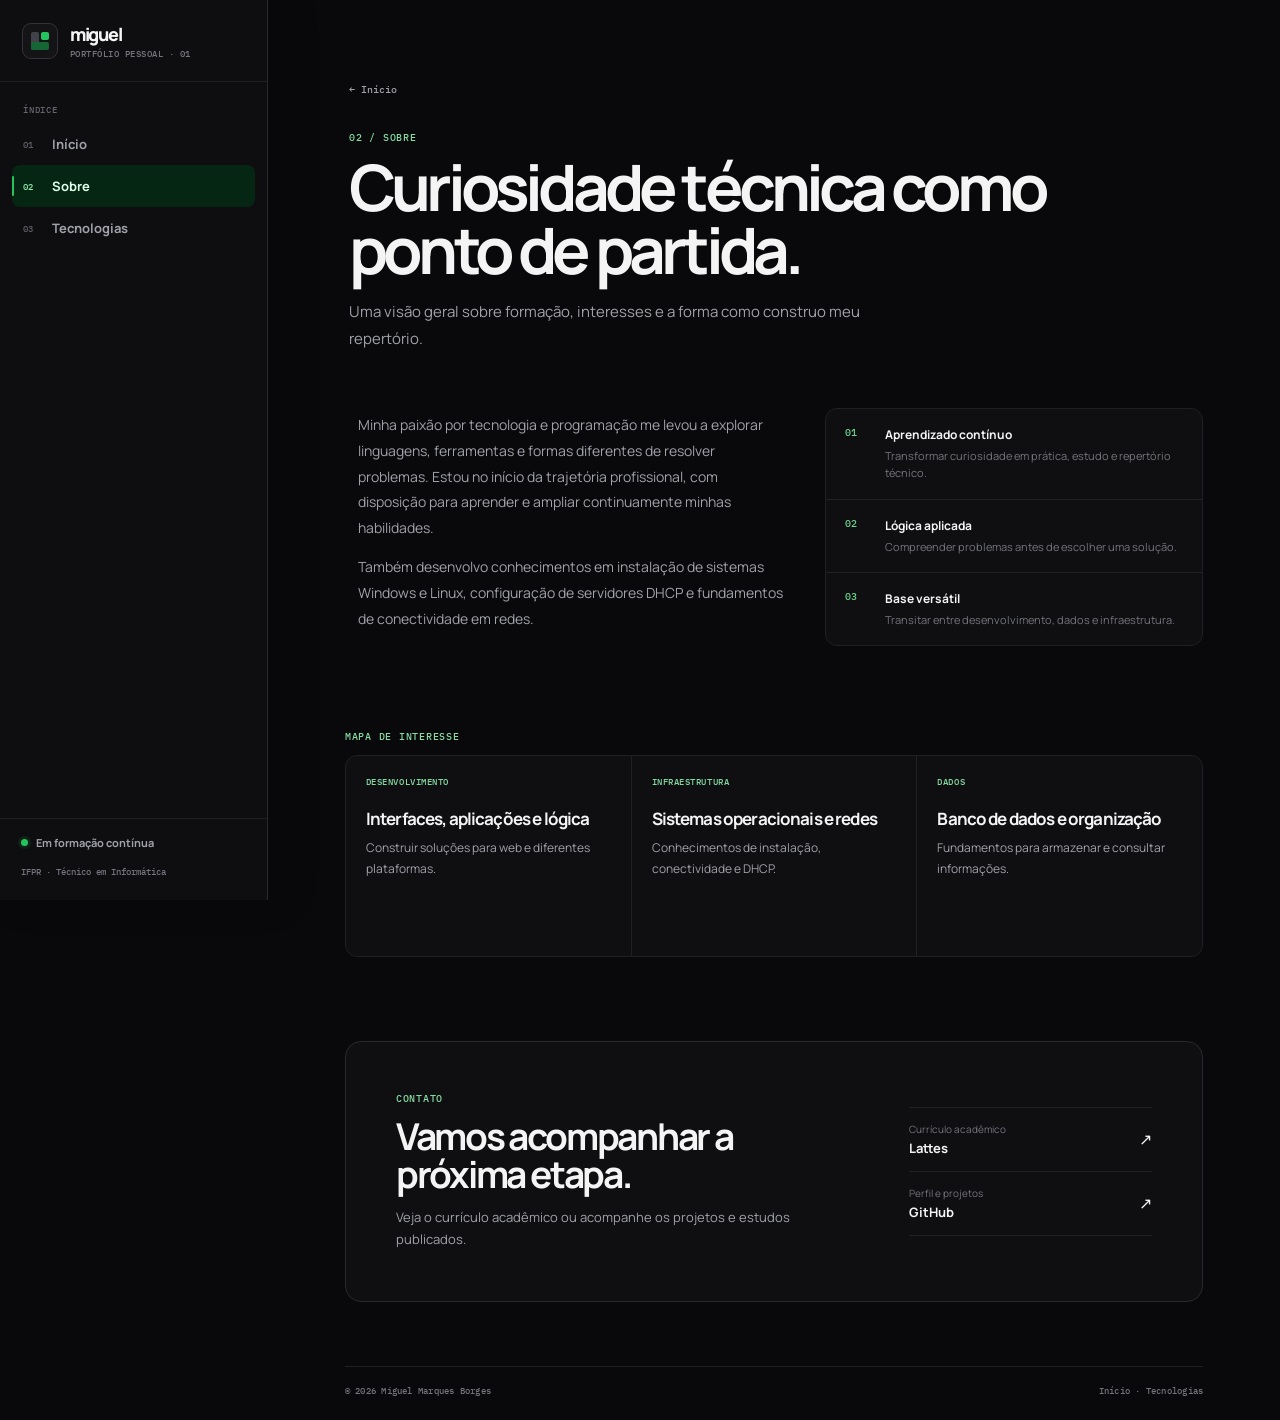
==== sobre.html @ e08ced08 "Add multi-page portfolio and technology cards" ====
<!doctype html>
<html lang="pt-BR">
<head>
  <meta charset="UTF-8" /><meta name="viewport" content="width=device-width, initial-scale=1.0" /><meta name="theme-color" content="#09090b" />
  <title>Miguel Marques Borges — Sobre</title>
  <link rel="preconnect" href="https://fonts.googleapis.com" /><link rel="preconnect" href="https://fonts.gstatic.com" crossorigin />
  <link href="https://fonts.googleapis.com/css2?family=IBM+Plex+Mono:wght@400;500&family=Manrope:wght@400;500;600;700;800&display=swap" rel="stylesheet" /><link rel="icon" href="favicon.ico" sizes="any" /><link rel="stylesheet" href="style.css" />
</head>
<body>
  <aside class="side-rail" aria-label="Navegação principal"><a class="brand" href="index.html"><span class="brand-mark" aria-hidden="true"><i></i><b></b><em></em></span><span><strong>miguel</strong><small>portfólio pessoal · 01</small></span></a><nav class="main-nav"><p>Índice</p><a href="index.html"><span>01</span>Início</a><a class="active" href="sobre.html"><span>02</span>Sobre</a><a href="tecnologias.html"><span>03</span>Tecnologias</a></nav><div class="rail-footer"><p><i class="status-dot"></i>Em formação contínua</p><span>IFPR · Técnico em Informática</span></div></aside>
  <main>
    <header class="mobile-header"><a class="brand" href="index.html"><span class="brand-mark" aria-hidden="true"><i></i><b></b><em></em></span><strong>miguel</strong></a><a class="header-link" href="tecnologias.html">Tecnologias <span>↗</span></a></header>
    <section class="page-banner page-width"><a class="back-link" href="index.html">← Início</a><p class="eyebrow">02 / Sobre</p><h1>Curiosidade técnica como ponto de partida.</h1><p>Uma visão geral sobre formação, interesses e a forma como construo meu repertório.</p></section>
    <section class="content-section page-width"><div class="about-grid"><div class="about-copy"><p>Minha paixão por tecnologia e programação me levou a explorar linguagens, ferramentas e formas diferentes de resolver problemas. Estou no início da trajetória profissional, com disposição para aprender e ampliar continuamente minhas habilidades.</p><p>Também desenvolvo conhecimentos em instalação de sistemas Windows e Linux, configuração de servidores DHCP e fundamentos de conectividade em redes.</p></div><div class="principles"><article><span>01</span><h3>Aprendizado contínuo</h3><p>Transformar curiosidade em prática, estudo e repertório técnico.</p></article><article><span>02</span><h3>Lógica aplicada</h3><p>Compreender problemas antes de escolher uma solução.</p></article><article><span>03</span><h3>Base versátil</h3><p>Transitar entre desenvolvimento, dados e infraestrutura.</p></article></div></div></section>
    <section class="progress-section page-width"><p class="eyebrow">Mapa de interesse</p><div class="progress-grid"><article><span>Desenvolvimento</span><strong>Interfaces, aplicações e lógica</strong><p>Construir soluções para web e diferentes plataformas.</p></article><article><span>Infraestrutura</span><strong>Sistemas operacionais e redes</strong><p>Conhecimentos de instalação, conectividade e DHCP.</p></article><article><span>Dados</span><strong>Banco de dados e organização</strong><p>Fundamentos para armazenar e consultar informações.</p></article></div></section>
    <section class="contact-panel page-width"><div><p class="eyebrow">Contato</p><h2>Vamos acompanhar a próxima etapa.</h2><p>Veja o currículo acadêmico ou acompanhe os projetos e estudos publicados.</p></div><div class="contact-links"><a href="http://lattes.cnpq.br/1341365413381919" target="_blank" rel="noreferrer"><span>Currículo acadêmico</span><strong>Lattes</strong><i>↗</i></a><a href="https://github.com/MiguelMarquesBorges" target="_blank" rel="noreferrer"><span>Perfil e projetos</span><strong>GitHub</strong><i>↗</i></a></div></section>
    <footer class="page-width"><span>© 2026 Miguel Marques Borges</span><span><a href="index.html">Início</a> · <a href="tecnologias.html">Tecnologias</a></span></footer>
  </main>
</body>
</html>
---- style.css ----
/* Índice Operacional — portfólio editorial com fundo grafite, trilho persistente e verde reservado a estados e ações. */
:root{--bg:#09090b;--surface:#0f0f12;--raised:#141417;--hover:#1a1a1d;--border:#29292d;--subtle:#202024;--text:#f4f4f5;--secondary:#a1a1aa;--muted:#74747d;--primary:#166534;--primary-hover:#15803d;--success:#22c55e;--r-sm:8px;--r-md:12px;--r-lg:16px;--ease:cubic-bezier(.23,1,.32,1)}
*{box-sizing:border-box}html{background:var(--bg);scroll-behavior:smooth}body{min-width:320px;margin:0;background:var(--bg);color:var(--text);font-family:Manrope,Arial,sans-serif;-webkit-font-smoothing:antialiased}a{color:inherit}a:focus-visible{outline:2px solid var(--success);outline-offset:4px}h1,h2,h3,p{margin-top:0}.page-width{max-width:1120px;margin-left:auto;margin-right:auto}
.side-rail{position:fixed;inset:0 auto 0 0;z-index:10;display:flex;width:268px;flex-direction:column;border-right:1px solid var(--border);background:rgba(15,15,18,.97);box-shadow:14px 0 38px rgba(0,0,0,.14)}.brand{display:flex;align-items:center;gap:12px;color:var(--text);text-decoration:none}.side-rail .brand{height:82px;border-bottom:1px solid var(--subtle);padding:0 22px}.brand-mark{position:relative;display:block;width:36px;height:36px;overflow:hidden;border:1px solid #323238;border-radius:9px;background:var(--raised)}.brand-mark i,.brand-mark b,.brand-mark em{position:absolute;display:block;border-radius:2px}.brand-mark i{top:8px;left:8px;width:8px;height:18px;background:#414149}.brand-mark b{top:8px;right:8px;width:8px;height:8px;background:var(--success)}.brand-mark em{right:8px;bottom:8px;width:18px;height:8px;background:var(--primary)}.brand strong{display:block;font-size:18px;font-weight:800;letter-spacing:-.07em}.brand small{display:block;margin-top:2px;color:var(--muted);font:500 9px "IBM Plex Mono",monospace;letter-spacing:.055em;text-transform:uppercase}.main-nav{padding:22px 12px}.main-nav>p{margin:0 0 8px 11px;color:#65656d;font:500 9px "IBM Plex Mono",monospace;letter-spacing:.09em;text-transform:uppercase}.main-nav a{position:relative;display:flex;height:42px;align-items:center;gap:11px;border-radius:var(--r-sm);padding:0 11px;color:var(--secondary);font-size:13px;font-weight:700;text-decoration:none;transition:background .16s var(--ease),color .16s var(--ease),transform .16s var(--ease)}.main-nav a span{width:18px;color:#5e5e66;font:500 9px "IBM Plex Mono",monospace}.main-nav a:hover{background:var(--hover);color:var(--text)}.main-nav a:active,.technology-card:active,.route-card:active{transform:scale(.985)}.main-nav a.active{background:rgba(5,46,22,.76);color:#ddffe7}.main-nav a.active:before{position:absolute;top:11px;bottom:11px;left:0;width:2px;border-radius:2px;background:var(--success);content:""}.main-nav a.active span{color:#8ee9aa}.rail-footer{margin-top:auto;border-top:1px solid var(--subtle);padding:16px 21px 20px}.rail-footer p{display:flex;align-items:center;gap:8px;margin:0 0 8px;color:var(--secondary);font-size:11px;font-weight:700}.rail-footer>span{color:var(--muted);font:500 9px/1.45 "IBM Plex Mono",monospace}.status-dot{display:inline-block;width:7px;height:7px;flex:0 0 auto;border-radius:50%;background:var(--success);box-shadow:0 0 0 3px rgba(34,197,94,.1)}
main{min-height:100vh;margin-left:268px;padding:0 clamp(22px,6vw,88px)}.mobile-header{display:none}.eyebrow{margin:0 0 12px;color:#86dba2;font:500 10px "IBM Plex Mono",monospace;letter-spacing:.075em;text-transform:uppercase}.reference{color:var(--muted);font:500 9px "IBM Plex Mono",monospace;letter-spacing:.065em}.primary-button,.ghost-button{display:inline-flex;min-height:42px;align-items:center;justify-content:center;gap:8px;border-radius:var(--r-sm);padding:0 14px;font-size:12px;font-weight:700;text-decoration:none;transition:background .16s var(--ease),color .16s var(--ease),transform .16s var(--ease),box-shadow .16s var(--ease)}.primary-button{border:1px solid var(--primary);background:var(--primary);box-shadow:0 2px 6px rgba(0,0,0,.26);color:#fff}.primary-button:hover{background:var(--primary-hover);box-shadow:0 7px 18px rgba(0,0,0,.22)}.primary-button:active,.ghost-button:active{transform:scale(.98)}.ghost-button{border:1px solid transparent;color:var(--secondary)}.ghost-button:hover{background:var(--hover);color:var(--text)}
.home-hero{display:grid;min-height:590px;grid-template-columns:minmax(0,1.13fr) minmax(310px,.68fr);align-items:center;gap:clamp(34px,6vw,86px);padding:80px 0 54px}.hello-code{max-width:720px;margin-bottom:20px;font-size:clamp(41px,5.45vw,72px);font-weight:700;letter-spacing:-.08em;line-height:.94}.hello-code>span{display:block;margin:0 0 9px;color:#71c991;font:500 clamp(10px,1vw,13px) "IBM Plex Mono",monospace;letter-spacing:-.02em}.hello-code>span:last-child{margin:8px 0 0;color:var(--muted)}.hello-code em{color:#97e7b1;font-style:normal}.hero-description{max-width:530px;margin-bottom:25px;color:var(--secondary);font-size:15px;line-height:1.8}.hero-actions{display:flex;flex-wrap:wrap;gap:8px}.portrait-frame{position:relative;aspect-ratio:.88;overflow:hidden;border:1px solid var(--border);border-radius:var(--r-lg);background:#111114;box-shadow:0 20px 52px rgba(0,0,0,.19)}.portrait-frame:after{position:absolute;inset:0;background:linear-gradient(0deg,rgba(9,9,11,.8),transparent 45%);content:"";pointer-events:none}.portrait-frame img{position:absolute;inset:0;width:100%;height:100%;object-fit:cover;filter:saturate(.72) contrast(1.03);transition:transform .45s var(--ease),filter .45s var(--ease)}.portrait-frame:hover img{filter:saturate(.9) contrast(1.04);transform:scale(1.035)}.portrait-grid{position:absolute;z-index:1;inset:0;background-image:linear-gradient(rgba(244,244,245,.075) 1px,transparent 1px),linear-gradient(90deg,rgba(244,244,245,.075) 1px,transparent 1px);background-size:28px 28px;pointer-events:none}.portrait-index{position:absolute;z-index:2;top:17px;right:17px;color:rgba(244,244,245,.84);font:500 9px "IBM Plex Mono",monospace;letter-spacing:.08em}.portrait-caption{position:absolute;z-index:2;bottom:16px;left:17px;display:flex;align-items:center;gap:8px;color:#f4f4f5;font:500 10px "IBM Plex Mono",monospace}.signal-strip{display:grid;margin-bottom:92px;grid-template-columns:repeat(3,1fr);border:1px solid var(--subtle);border-radius:var(--r-md);background:var(--surface)}.signal-strip article{display:grid;gap:5px;padding:18px 20px;border-right:1px solid var(--subtle)}.signal-strip article:last-child{border-right:0}.signal-strip span{color:var(--muted);font:500 9px "IBM Plex Mono",monospace;letter-spacing:.055em;text-transform:uppercase}.signal-strip strong{font-size:14px;letter-spacing:-.035em}.signal-strip small{color:var(--secondary);font-size:10px}
.routes,.content-section,.technology-section{padding-bottom:84px}.section-heading{position:relative;display:flex;align-items:flex-start;justify-content:space-between;gap:24px;margin-bottom:28px;padding-left:13px}.section-heading:before{position:absolute;top:2px;bottom:2px;left:0;width:2px;border-radius:2px;background:var(--success);content:""}.section-heading h2{max-width:670px;margin-bottom:0;font-size:clamp(27px,3.35vw,42px);font-weight:700;letter-spacing:-.065em;line-height:1.04}.route-grid{display:grid;grid-template-columns:1fr 1fr;gap:16px}.route-card{position:relative;display:grid;min-height:220px;align-content:space-between;overflow:hidden;border:1px solid var(--border);border-radius:var(--r-md);background:var(--surface);padding:22px;color:var(--text);text-decoration:none;transition:border-color .18s var(--ease),background .18s var(--ease),transform .18s var(--ease)}.route-card:after{position:absolute;right:-25px;bottom:-35px;width:154px;height:154px;border:1px solid #2f2f35;border-radius:50%;content:""}.route-card:hover{border-color:#4a4a52;background:var(--hover)}.route-card-green{background:linear-gradient(135deg,#101c14,#0f0f12)}.route-card span{color:#86dba2;font:500 10px "IBM Plex Mono",monospace;letter-spacing:.06em;text-transform:uppercase}.route-card strong{max-width:330px;font-size:21px;letter-spacing:-.055em;line-height:1.17}.route-card i{position:relative;z-index:1;width:28px;height:28px;border:1px solid var(--border);border-radius:7px;padding:5px 7px;color:#9ce6b4;font-style:normal}
.page-banner{max-width:850px;padding:76px 0 56px}.back-link{display:inline-block;margin-bottom:35px;color:var(--secondary);font:500 10px "IBM Plex Mono",monospace;text-decoration:none}.back-link:hover{color:#9ce6b4}.page-banner h1{margin-bottom:17px;font-size:clamp(39px,5vw,65px);letter-spacing:-.075em;line-height:.98}.page-banner>p:last-child{max-width:570px;margin:0;color:var(--secondary);font-size:15px;line-height:1.8}.about-grid{display:grid;gap:18px;grid-template-columns:minmax(0,1.1fr) minmax(330px,.9fr)}.about-copy{padding:4px 22px 0 13px}.about-copy p{color:var(--secondary);font-size:14px;line-height:1.83}.about-copy p:last-child{margin-bottom:0}.principles{display:grid;overflow:hidden;border:1px solid var(--subtle);border-radius:var(--r-md);background:var(--surface)}.principles article{display:grid;grid-template-columns:30px 1fr;column-gap:10px;padding:17px 19px;border-bottom:1px solid var(--subtle)}.principles article:last-child{border-bottom:0}.principles article>span{grid-row:span 2;color:#70d58f;font:500 10px "IBM Plex Mono",monospace}.principles h3{margin:0 0 4px;font-size:12px}.principles p{margin:0;color:var(--muted);font-size:11px;line-height:1.55}.progress-section{padding-bottom:84px}.progress-grid{display:grid;grid-template-columns:repeat(3,1fr);gap:1px;overflow:hidden;border:1px solid var(--subtle);border-radius:var(--r-md);background:var(--subtle)}.progress-grid article{min-height:200px;background:var(--surface);padding:20px}.progress-grid span,.detail-grid article>span{display:block;margin-bottom:22px;color:#82d99f;font:500 9px "IBM Plex Mono",monospace;letter-spacing:.06em;text-transform:uppercase}.progress-grid strong{display:block;margin-bottom:10px;font-size:17px;letter-spacing:-.05em;line-height:1.15}.progress-grid p{margin:0;color:var(--secondary);font-size:12px;line-height:1.7}.contact-panel{display:flex;align-items:stretch;justify-content:space-between;gap:52px;margin-bottom:64px;border:1px solid var(--border);border-radius:var(--r-lg);background:var(--surface);padding:clamp(24px,4.5vw,50px)}.contact-panel>div:first-child{max-width:500px}.contact-panel h2{margin-bottom:12px;font-size:clamp(26px,3vw,37px);letter-spacing:-.06em;line-height:1.04}.contact-panel p:last-child{margin-bottom:0;color:var(--secondary);font-size:13px;line-height:1.75}.contact-links{display:grid;width:min(100%,305px);align-content:center}.contact-links a{display:grid;grid-template-columns:1fr auto;gap:3px 12px;border-top:1px solid var(--subtle);padding:14px 0;text-decoration:none;transition:color .16s var(--ease)}.contact-links a:last-child{border-bottom:1px solid var(--subtle)}.contact-links a:hover{color:#8ee9aa}.contact-links span{color:var(--muted);font-size:10px}.contact-links strong{font-size:13px}.contact-links i{grid-column:2;grid-row:1 / span 2;align-self:center;font-style:normal}
.technology-grid{display:grid;grid-template-columns:repeat(3,1fr);gap:12px}.technology-card{position:relative;display:flex;min-height:205px;flex-direction:column;align-items:flex-start;justify-content:flex-end;overflow:hidden;border:1px solid var(--border);border-radius:var(--r-md);background:#101013;padding:18px;color:var(--text);text-decoration:none;isolation:isolate;transition:border-color .18s var(--ease),transform .18s var(--ease),background .18s var(--ease)}.technology-card:before{position:absolute;z-index:-2;top:14px;right:9px;width:130px;height:130px;background-image:var(--logo);background-position:center;background-repeat:no-repeat;background-size:contain;content:"";filter:saturate(.95);opacity:.8;transform:rotate(-6deg);transition:transform .3s var(--ease),opacity .3s var(--ease)}.technology-card:after{position:absolute;z-index:-1;inset:0;background:linear-gradient(145deg,rgba(15,15,18,.08),rgba(9,9,11,.95) 79%);content:""}.technology-card-invert:before{filter:invert(1) grayscale(1);opacity:.35}.technology-card:hover{border-color:#5d5d66;background:#151519;transform:translateY(-3px)}.technology-card:hover:before{opacity:1;transform:rotate(0) scale(1.08)}.technology-card span{margin-bottom:auto;color:#9d9da4;font:500 9px "IBM Plex Mono",monospace;letter-spacing:.055em;text-transform:uppercase}.technology-card strong{margin-bottom:6px;font-size:22px;letter-spacing:-.06em}.technology-card i{color:#8ee9aa;font:500 10px "IBM Plex Mono",monospace;font-style:normal}.detail-page{padding:76px 0 84px}.detail-hero{display:grid;grid-template-columns:190px minmax(0,1fr);align-items:center;gap:30px;margin-bottom:42px}.detail-logo{position:relative;display:grid;width:190px;height:190px;place-items:center;overflow:hidden;border:1px solid var(--border);border-radius:var(--r-lg);background:var(--surface)}.detail-logo:after{width:128px;height:128px;background-image:var(--logo);background-position:center;background-repeat:no-repeat;background-size:contain;content:""}.detail-hero h1{margin-bottom:13px;font-size:clamp(44px,5vw,68px);letter-spacing:-.08em;line-height:.95}.detail-hero p:last-child{max-width:590px;margin:0;color:var(--secondary);font-size:15px;line-height:1.8}.detail-grid{display:grid;grid-template-columns:1fr 1fr;gap:16px;margin-bottom:28px}.detail-grid article{min-height:210px;border:1px solid var(--subtle);border-radius:var(--r-md);background:var(--surface);padding:22px}.detail-grid article p{margin:0;color:var(--secondary);font-size:14px;line-height:1.8}.official-link{width:max-content}footer{display:flex;justify-content:space-between;gap:16px;border-top:1px solid var(--subtle);padding:18px 0 24px;color:var(--muted);font:500 9px "IBM Plex Mono",monospace;letter-spacing:.025em}footer a{text-decoration:none}footer a:hover{color:#8ee9aa}
@media(max-width:900px){.side-rail{display:none}main{margin-left:0;padding:0 24px}.mobile-header{display:flex;height:66px;align-items:center;justify-content:space-between;border-bottom:1px solid var(--subtle)}.mobile-header .brand-mark{width:29px;height:29px}.mobile-header .brand strong{font-size:16px}.header-link{color:var(--secondary);font-size:11px;font-weight:700;text-decoration:none}.header-link span{color:var(--success)}.home-hero{min-height:auto;padding:58px 0 46px}.signal-strip{margin-bottom:70px}.about-grid{grid-template-columns:1fr}.about-copy{max-width:690px;padding-left:13px}.contact-panel{gap:28px}.technology-grid{grid-template-columns:repeat(2,1fr)}}
@media(max-width:640px){main{padding:0 16px}.home-hero{display:flex;min-height:auto;flex-direction:column;align-items:stretch;gap:28px;padding-top:54px}.portrait-frame{width:min(100%,400px);margin:0 auto}.hello-code{font-size:47px}.signal-strip{grid-template-columns:1fr;margin-bottom:58px}.signal-strip article{border-right:0;border-bottom:1px solid var(--subtle)}.signal-strip article:last-child{border-bottom:0}.routes,.content-section,.technology-section,.progress-section{padding-bottom:60px}.section-heading{align-items:flex-end;margin-bottom:23px}.section-heading h2{font-size:29px}.reference{display:none}.route-grid,.progress-grid,.detail-grid{grid-template-columns:1fr}.route-card{min-height:174px}.page-banner,.detail-page{padding-top:48px}.page-banner h1{font-size:43px}.about-copy{padding-right:0}.progress-grid article{min-height:160px}.contact-panel{display:grid;padding:25px 20px}.contact-links{width:100%}.technology-grid{grid-template-columns:1fr 1fr;gap:10px}.technology-card{min-height:166px;padding:14px}.technology-card:before{top:16px;right:5px;width:94px;height:94px}.technology-card strong{font-size:18px}.technology-card i{font-size:8px}.detail-hero{grid-template-columns:1fr;gap:22px}.detail-logo{width:130px;height:130px}.detail-logo:after{width:86px;height:86px}.detail-hero h1{font-size:49px}.official-link{width:100%}footer{flex-direction:column;padding-bottom:20px}.hero-actions{flex-direction:column;align-items:stretch}.primary-button,.ghost-button{width:100%}}
@media(prefers-reduced-motion:reduce){*,*:before,*:after{scroll-behavior:auto!important;transition-duration:.01ms!important}}
.hello-code>span,.hello-code>span:last-child{margin:0;color:#71c991;font:500 1em/.94 "IBM Plex Mono",monospace;letter-spacing:-.07em}
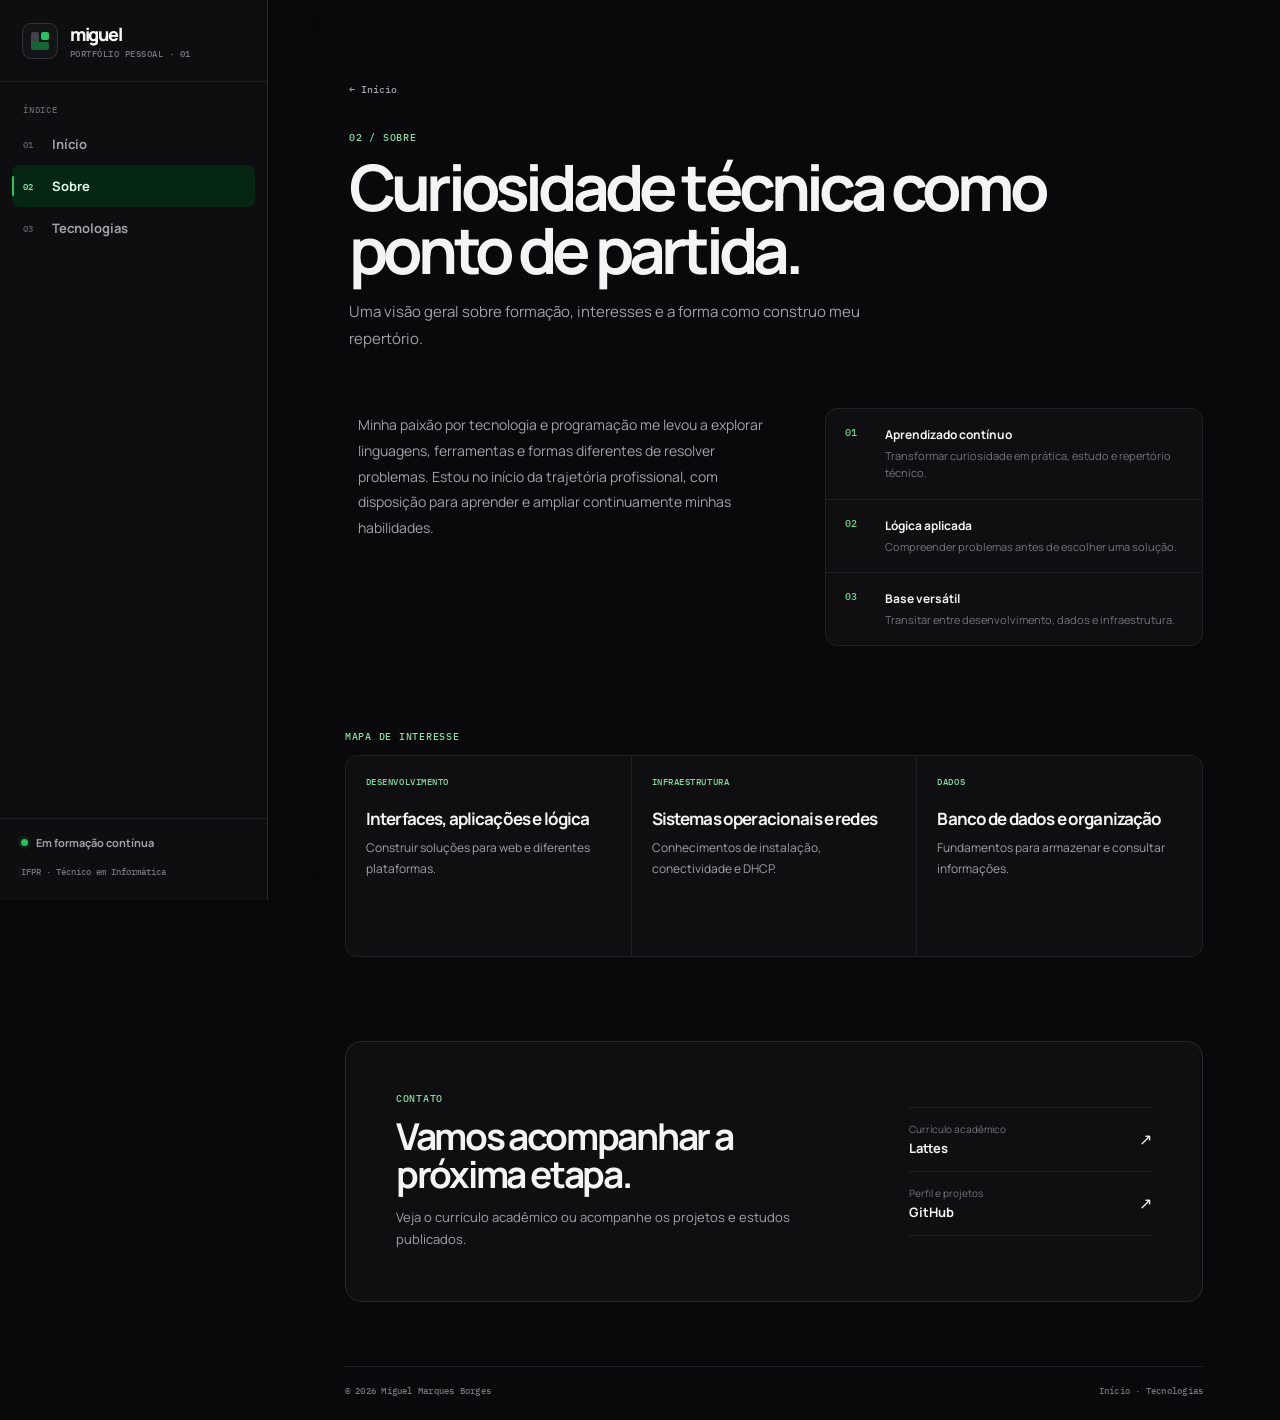
==== commit 8da03609: "Add mobile menu and animated hero name" ====
--- a/sobre.html
+++ b/sobre.html
@@ -4,14 +4,15 @@
   <meta charset="UTF-8" /><meta name="viewport" content="width=device-width, initial-scale=1.0" /><meta name="theme-color" content="#09090b" />
   <title>Miguel Marques Borges — Sobre</title>
   <link rel="preconnect" href="https://fonts.googleapis.com" /><link rel="preconnect" href="https://fonts.gstatic.com" crossorigin />
-  <link href="https://fonts.googleapis.com/css2?family=IBM+Plex+Mono:wght@400;500&family=Manrope:wght@400;500;600;700;800&display=swap" rel="stylesheet" /><link rel="icon" href="favicon.ico" sizes="any" /><link rel="stylesheet" href="style.css" />
+  <link href="https://fonts.googleapis.com/css2?family=IBM+Plex+Mono:wght@400;500&family=Manrope:wght@400;500;600;700;800&display=swap" rel="stylesheet" /><link rel="icon" href="favicon.ico" sizes="any" /><link rel="stylesheet" href="style.css" /><script src="menu.js" defer></script>
 </head>
 <body>
   <aside class="side-rail" aria-label="Navegação principal"><a class="brand" href="index.html"><span class="brand-mark" aria-hidden="true"><i></i><b></b><em></em></span><span><strong>miguel</strong><small>portfólio pessoal · 01</small></span></a><nav class="main-nav"><p>Índice</p><a href="index.html"><span>01</span>Início</a><a class="active" href="sobre.html"><span>02</span>Sobre</a><a href="tecnologias.html"><span>03</span>Tecnologias</a></nav><div class="rail-footer"><p><i class="status-dot"></i>Em formação contínua</p><span>IFPR · Técnico em Informática</span></div></aside>
   <main>
-    <header class="mobile-header"><a class="brand" href="index.html"><span class="brand-mark" aria-hidden="true"><i></i><b></b><em></em></span><strong>miguel</strong></a><a class="header-link" href="tecnologias.html">Tecnologias <span>↗</span></a></header>
+    <header class="mobile-header"><button class="menu-toggle" type="button" aria-label="Abrir menu" aria-controls="mobile-menu" aria-expanded="false"><span></span><span></span><span></span></button><a class="mobile-wordmark" href="index.html">miguel</a><span class="mobile-section">Sobre / 02</span></header>
+    <div class="mobile-drawer" id="mobile-menu" aria-hidden="true"><div class="mobile-drawer-meta"><span>Índice de navegação</span><span>M.M.B / 01</span></div><nav class="mobile-nav"><a href="index.html"><span>01</span>Início</a><a class="active" href="sobre.html"><span>02</span>Sobre</a><a href="tecnologias.html"><span>03</span>Tecnologias</a></nav><div class="mobile-drawer-footer"><i class="status-dot"></i>Em formação contínua</div></div>
     <section class="page-banner page-width"><a class="back-link" href="index.html">← Início</a><p class="eyebrow">02 / Sobre</p><h1>Curiosidade técnica como ponto de partida.</h1><p>Uma visão geral sobre formação, interesses e a forma como construo meu repertório.</p></section>
-    <section class="content-section page-width"><div class="about-grid"><div class="about-copy"><p>Minha paixão por tecnologia e programação me levou a explorar linguagens, ferramentas e formas diferentes de resolver problemas. Estou no início da trajetória profissional, com disposição para aprender e ampliar continuamente minhas habilidades.</p><p>Também desenvolvo conhecimentos em instalação de sistemas Windows e Linux, configuração de servidores DHCP e fundamentos de conectividade em redes.</p></div><div class="principles"><article><span>01</span><h3>Aprendizado contínuo</h3><p>Transformar curiosidade em prática, estudo e repertório técnico.</p></article><article><span>02</span><h3>Lógica aplicada</h3><p>Compreender problemas antes de escolher uma solução.</p></article><article><span>03</span><h3>Base versátil</h3><p>Transitar entre desenvolvimento, dados e infraestrutura.</p></article></div></div></section>
+    <section class="content-section page-width"><div class="about-grid"><div class="about-copy"><p>Minha paixão por tecnologia e programação me levou a explorar linguagens, ferramentas e formas diferentes de resolver problemas. Estou no início da trajetória profissional, com disposição para aprender e ampliar continuamente minhas habilidades.</p></div><div class="principles"><article><span>01</span><h3>Aprendizado contínuo</h3><p>Transformar curiosidade em prática, estudo e repertório técnico.</p></article><article><span>02</span><h3>Lógica aplicada</h3><p>Compreender problemas antes de escolher uma solução.</p></article><article><span>03</span><h3>Base versátil</h3><p>Transitar entre desenvolvimento, dados e infraestrutura.</p></article></div></div></section>
     <section class="progress-section page-width"><p class="eyebrow">Mapa de interesse</p><div class="progress-grid"><article><span>Desenvolvimento</span><strong>Interfaces, aplicações e lógica</strong><p>Construir soluções para web e diferentes plataformas.</p></article><article><span>Infraestrutura</span><strong>Sistemas operacionais e redes</strong><p>Conhecimentos de instalação, conectividade e DHCP.</p></article><article><span>Dados</span><strong>Banco de dados e organização</strong><p>Fundamentos para armazenar e consultar informações.</p></article></div></section>
     <section class="contact-panel page-width"><div><p class="eyebrow">Contato</p><h2>Vamos acompanhar a próxima etapa.</h2><p>Veja o currículo acadêmico ou acompanhe os projetos e estudos publicados.</p></div><div class="contact-links"><a href="http://lattes.cnpq.br/1341365413381919" target="_blank" rel="noreferrer"><span>Currículo acadêmico</span><strong>Lattes</strong><i>↗</i></a><a href="https://github.com/MiguelMarquesBorges" target="_blank" rel="noreferrer"><span>Perfil e projetos</span><strong>GitHub</strong><i>↗</i></a></div></section>
     <footer class="page-width"><span>© 2026 Miguel Marques Borges</span><span><a href="index.html">Início</a> · <a href="tecnologias.html">Tecnologias</a></span></footer>
--- a/style.css
+++ b/style.css
@@ -11,3 +11,6 @@
 @media(max-width:640px){main{padding:0 16px}.home-hero{display:flex;min-height:auto;flex-direction:column;align-items:stretch;gap:28px;padding-top:54px}.portrait-frame{width:min(100%,400px);margin:0 auto}.hello-code{font-size:47px}.signal-strip{grid-template-columns:1fr;margin-bottom:58px}.signal-strip article{border-right:0;border-bottom:1px solid var(--subtle)}.signal-strip article:last-child{border-bottom:0}.routes,.content-section,.technology-section,.progress-section{padding-bottom:60px}.section-heading{align-items:flex-end;margin-bottom:23px}.section-heading h2{font-size:29px}.reference{display:none}.route-grid,.progress-grid,.detail-grid{grid-template-columns:1fr}.route-card{min-height:174px}.page-banner,.detail-page{padding-top:48px}.page-banner h1{font-size:43px}.about-copy{padding-right:0}.progress-grid article{min-height:160px}.contact-panel{display:grid;padding:25px 20px}.contact-links{width:100%}.technology-grid{grid-template-columns:1fr 1fr;gap:10px}.technology-card{min-height:166px;padding:14px}.technology-card:before{top:16px;right:5px;width:94px;height:94px}.technology-card strong{font-size:18px}.technology-card i{font-size:8px}.detail-hero{grid-template-columns:1fr;gap:22px}.detail-logo{width:130px;height:130px}.detail-logo:after{width:86px;height:86px}.detail-hero h1{font-size:49px}.official-link{width:100%}footer{flex-direction:column;padding-bottom:20px}.hero-actions{flex-direction:column;align-items:stretch}.primary-button,.ghost-button{width:100%}}
 @media(prefers-reduced-motion:reduce){*,*:before,*:after{scroll-behavior:auto!important;transition-duration:.01ms!important}}
 .hello-code>span,.hello-code>span:last-child{margin:0;color:#71c991;font:500 1em/.94 "IBM Plex Mono",monospace;letter-spacing:-.07em}
+.menu-toggle,.mobile-drawer{display:none}.hello-code .code-tag{display:block;margin:0;color:#71c991;font:500 1em/.94 "IBM Plex Mono",monospace;letter-spacing:-.07em}.hello-code .hello-intro,.hello-code .typing-name{display:block;margin:0;color:var(--text);font:inherit;letter-spacing:inherit}.hello-code .typing-name{min-height:.94em;color:#97e7b1}.typing-cursor{display:inline-block;width:.045em;height:.83em;margin-left:.06em;background:#97e7b1;transform:translateY(.06em);animation:cursor-blink .78s steps(1,end) infinite}@keyframes cursor-blink{50%{opacity:0}}
+@media(max-width:900px){.mobile-header{position:sticky;top:0;z-index:30;height:66px;padding:0 0;background:rgba(9,9,11,.96);backdrop-filter:blur(14px)}.mobile-header .brand{display:none}.menu-toggle{display:grid;width:42px;height:42px;place-content:center;gap:5px;border:1px solid var(--border);border-radius:var(--r-sm);background:var(--surface);padding:0}.menu-toggle span{display:block;width:17px;height:1px;background:var(--text);transition:transform .18s var(--ease),opacity .18s var(--ease)}.menu-toggle[aria-expanded="true"] span:nth-child(1){transform:translateY(6px) rotate(45deg)}.menu-toggle[aria-expanded="true"] span:nth-child(2){opacity:0}.menu-toggle[aria-expanded="true"] span:nth-child(3){transform:translateY(-6px) rotate(-45deg)}.mobile-wordmark{color:var(--text);font-size:17px;font-weight:800;letter-spacing:-.07em;text-decoration:none}.mobile-section{margin-left:auto;color:var(--muted);font:500 9px "IBM Plex Mono",monospace;letter-spacing:.04em;text-transform:uppercase}.mobile-drawer{position:fixed;z-index:25;top:66px;right:0;bottom:0;left:0;flex-direction:column;background:rgba(12,12,14,.99);padding:28px 24px;opacity:0;pointer-events:none;transform:translateX(-16px);transition:transform .22s var(--ease),opacity .22s var(--ease)}.mobile-drawer.is-open{display:flex;opacity:1;pointer-events:auto;transform:translateX(0)}.mobile-drawer-meta{display:flex;justify-content:space-between;margin-bottom:18px;color:var(--muted);font:500 9px "IBM Plex Mono",monospace;letter-spacing:.06em;text-transform:uppercase}.mobile-nav{display:grid;gap:6px}.mobile-nav a{position:relative;display:flex;align-items:center;gap:14px;border:1px solid transparent;border-radius:var(--r-sm);padding:15px 12px;color:var(--secondary);font-size:17px;font-weight:700;text-decoration:none}.mobile-nav a span{color:var(--muted);font:500 10px "IBM Plex Mono",monospace}.mobile-nav a.active{border-color:#1a5b32;background:rgba(5,46,22,.65);color:#edfff2}.mobile-nav a.active:before{position:absolute;top:12px;bottom:12px;left:0;width:2px;background:var(--success);content:""}.mobile-drawer-footer{display:flex;align-items:center;gap:8px;margin-top:auto;border-top:1px solid var(--subtle);padding-top:18px;color:var(--secondary);font-size:11px;font-weight:700}body.menu-open{overflow:hidden}}
+@media(prefers-reduced-motion:reduce){.typing-cursor{animation:none}.mobile-drawer,.menu-toggle span{transition:none}}
